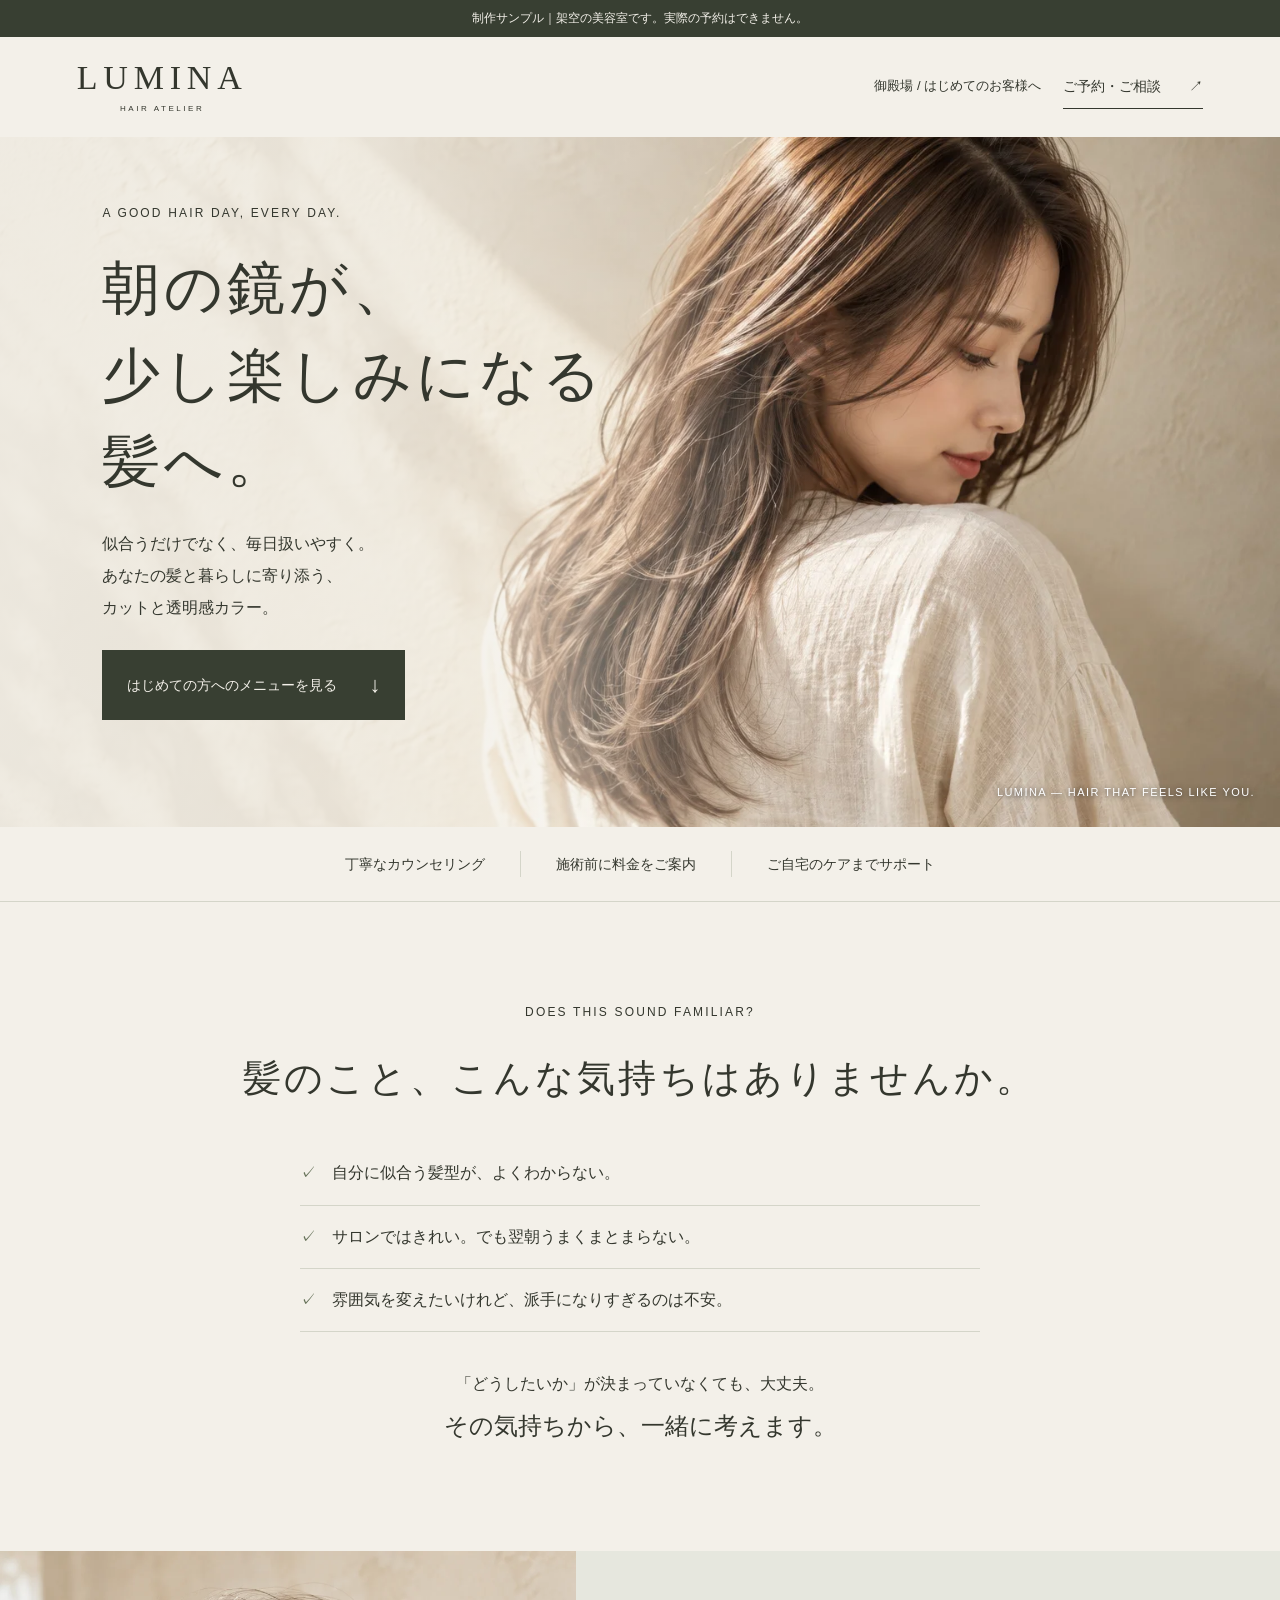
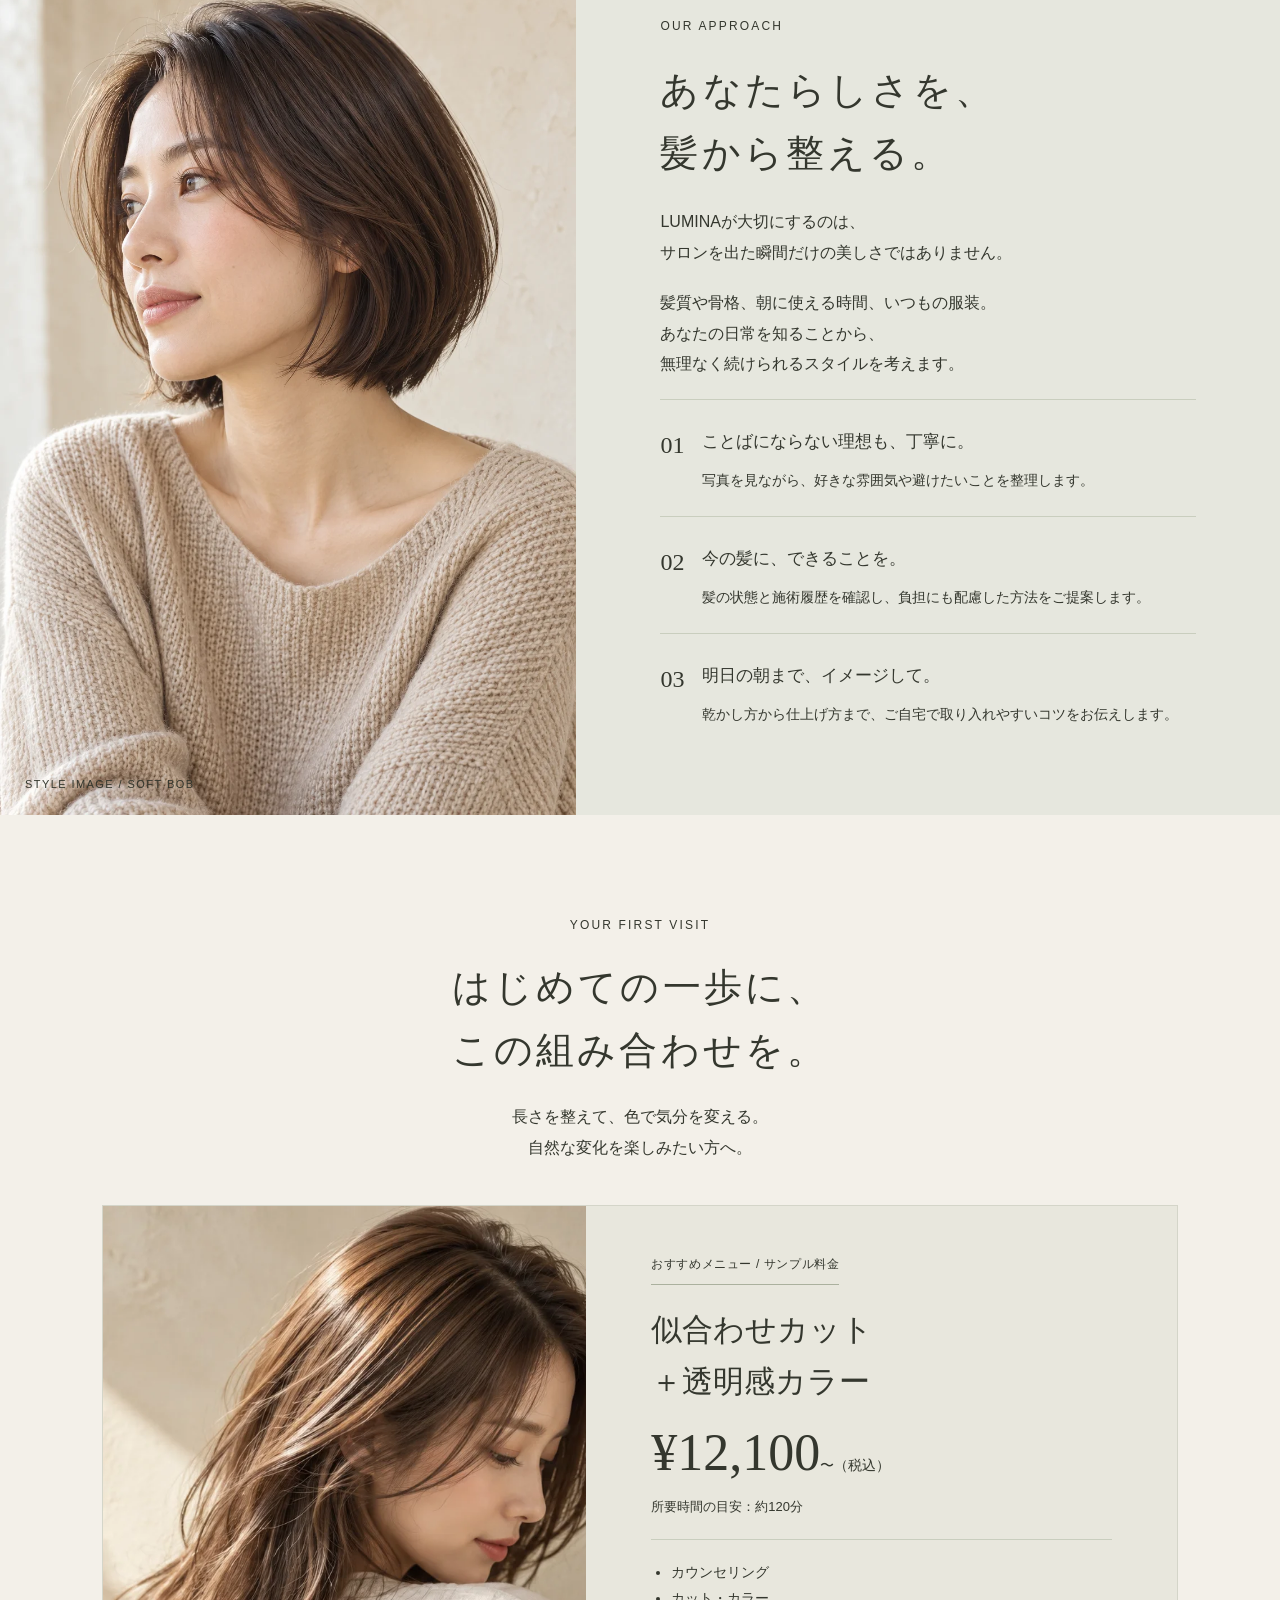
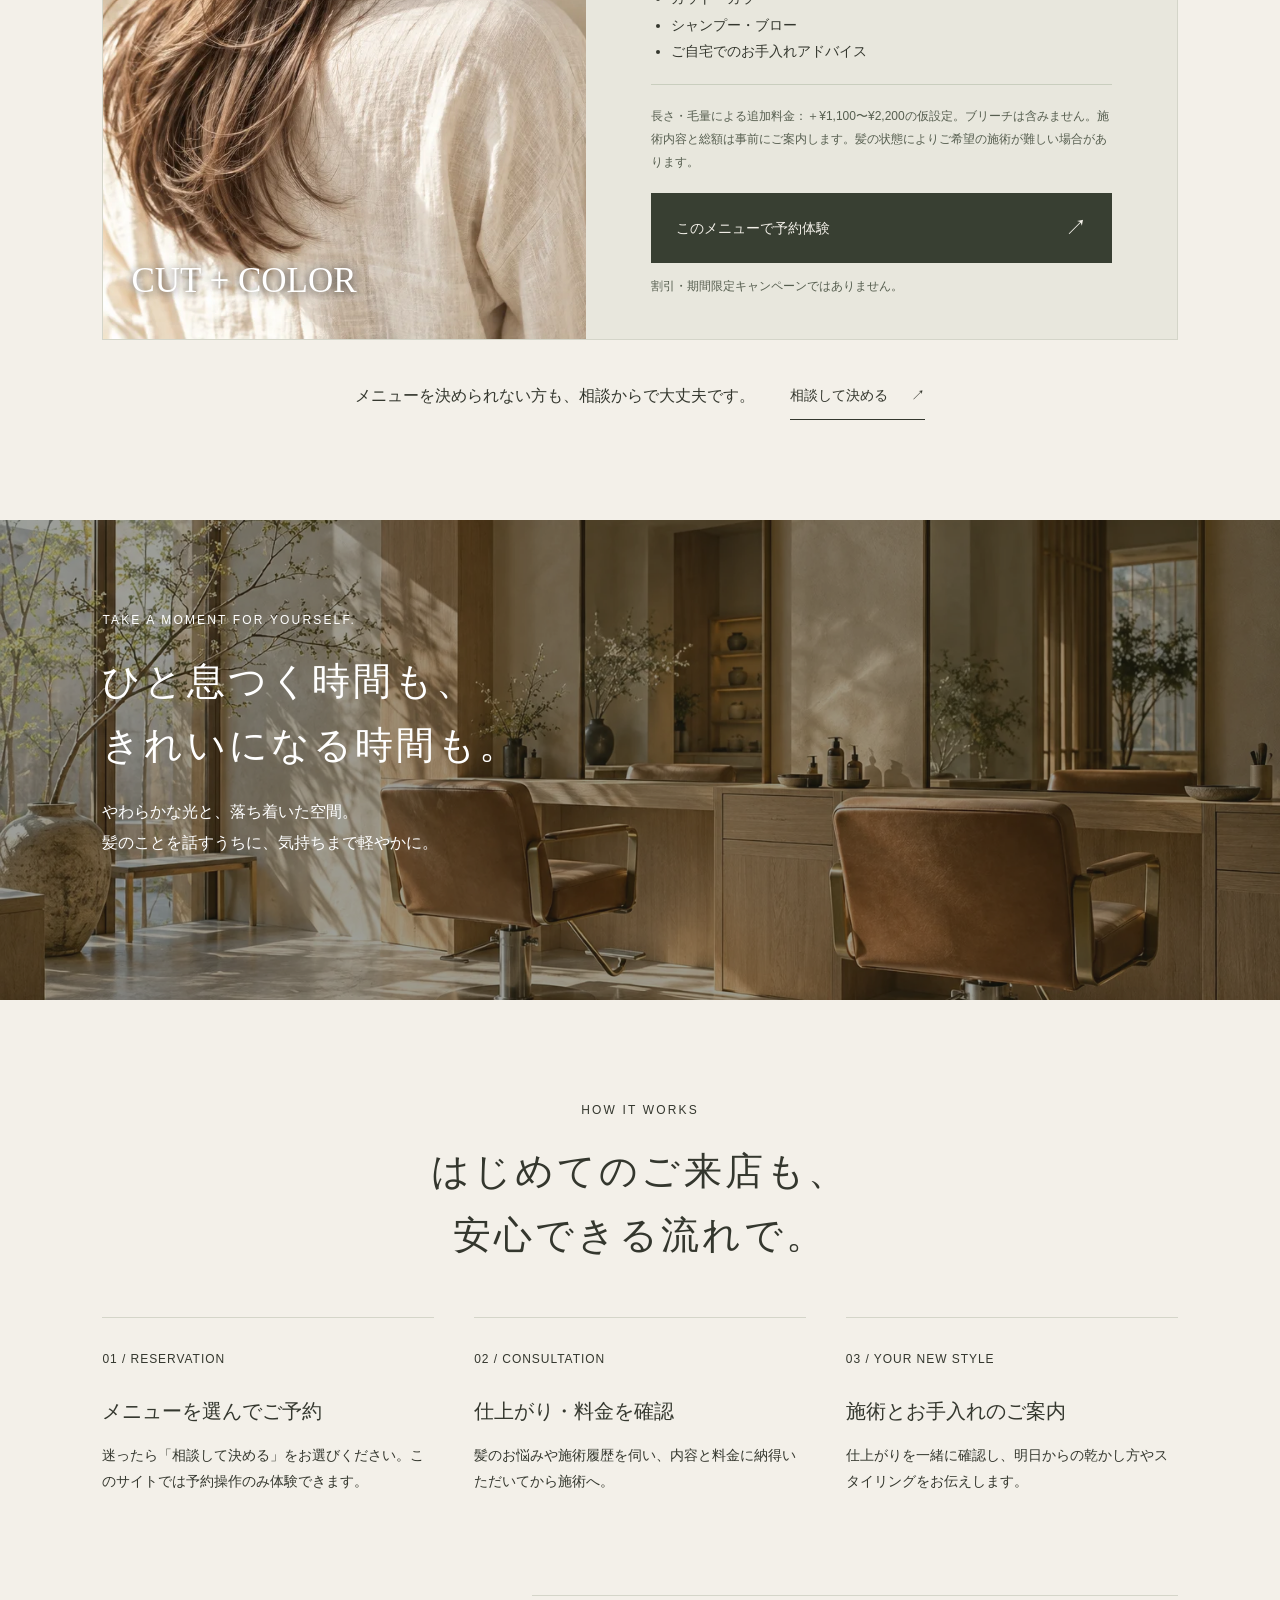
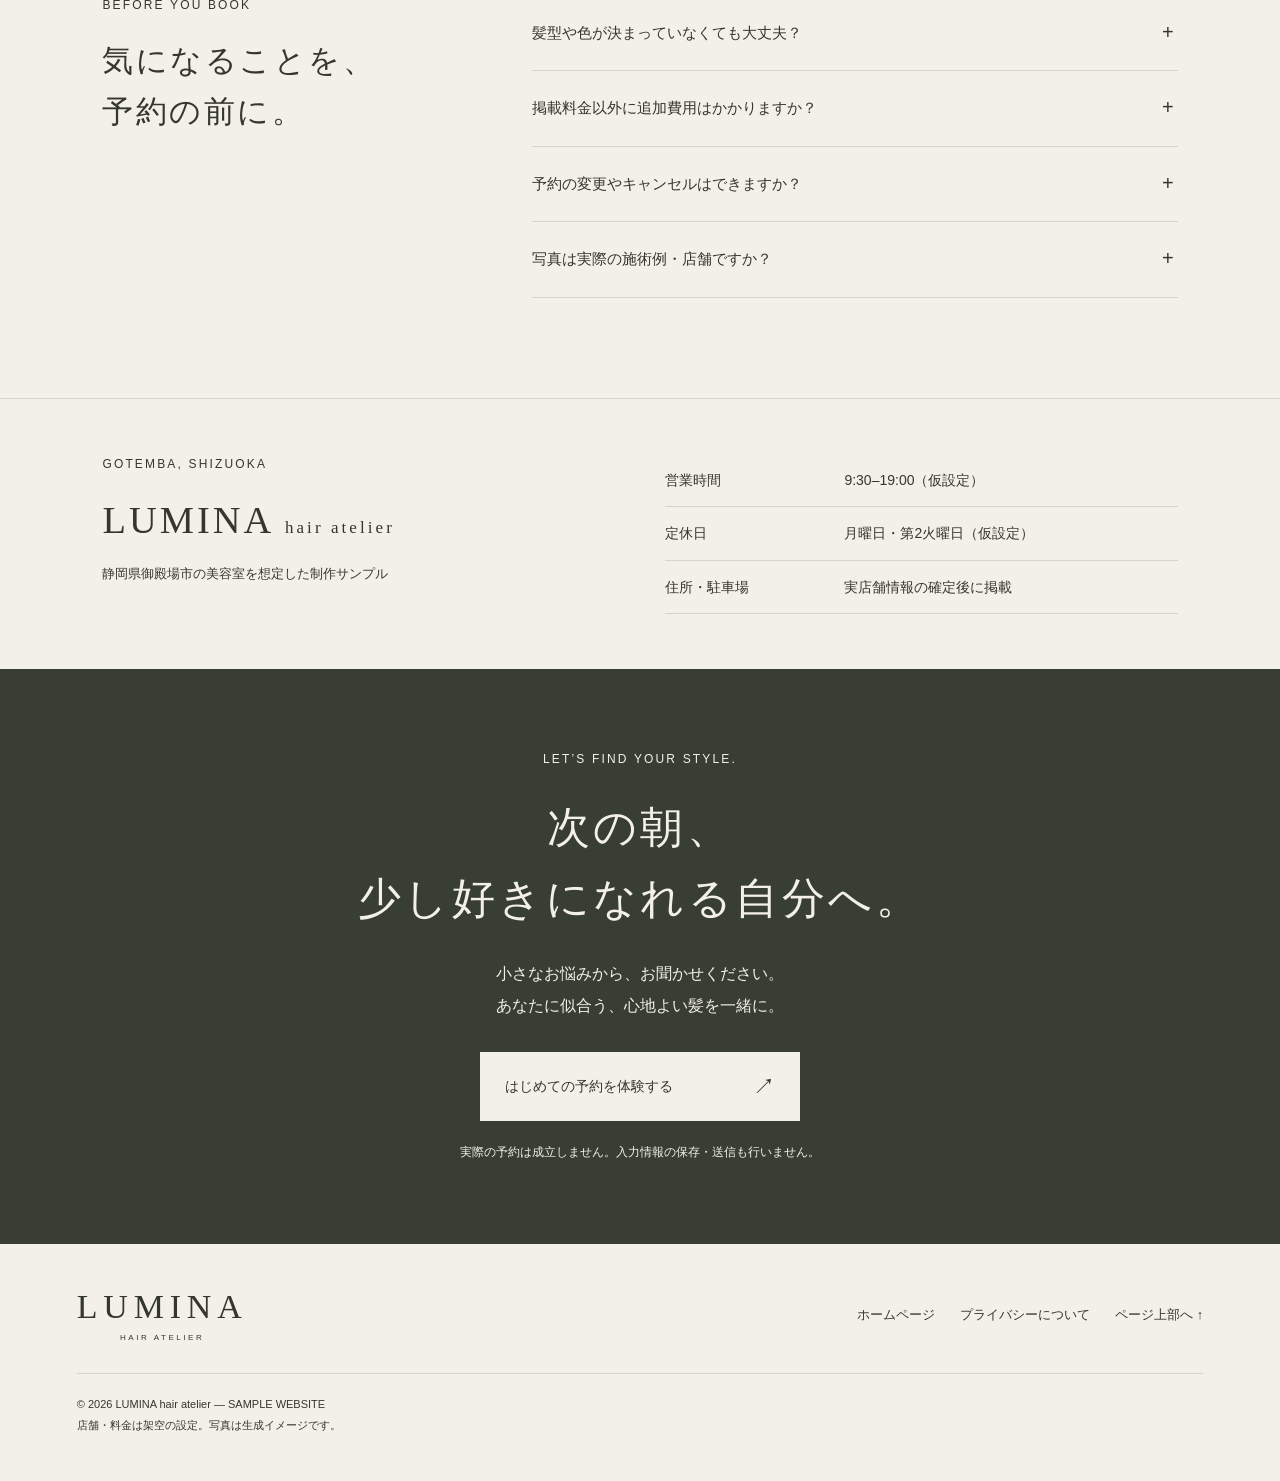
==== lp.html @ 46468954 "Add matching first-visit landing page for LUMINA salon" ====
<!doctype html>
<html lang="ja">
<head>
  <meta charset="utf-8">
  <meta name="viewport" content="width=device-width, initial-scale=1">
  <title>はじめてのLUMINA｜似合わせカットと透明感カラー・制作サンプル</title>
  <meta name="description" content="朝のスタイリングを、もっと心地よく。御殿場の架空サロンLUMINAの初回来店向けLP。カット＋透明感カラーの料金と施術の流れをご紹介。">
  <meta name="robots" content="noindex, follow">
  <meta name="theme-color" content="#383f32">
  <link rel="canonical" href="https://taikiyamakado-hash.github.io/salon-sample-site/lp.html">
  <meta property="og:title" content="朝の鏡が、少し楽しみになる髪へ。｜LUMINA">
  <meta property="og:description" content="似合わせカットと透明感カラー。初めての方へ向けた美容室のLP制作サンプルです。">
  <meta property="og:type" content="website">
  <meta property="og:locale" content="ja_JP">
  <meta property="og:url" content="https://taikiyamakado-hash.github.io/salon-sample-site/lp.html">
  <link rel="icon" href="assets/favicon.svg" type="image/svg+xml">
  <link rel="stylesheet" href="styles.css">
  <link rel="stylesheet" href="lp.css">
  <script src="lp.js" defer></script>
</head>
<body class="lp" id="top">
<a class="skip-link" href="#main">本文へスキップ</a>
<div class="lp-demo">制作サンプル｜架空の美容室です。実際の予約はできません。</div>
<header class="lp-header">
  <a class="brand" href="index.html" aria-label="LUMINA ホームページへ">LUMINA<span>HAIR ATELIER</span></a>
  <span class="lp-header-note">御殿場 / はじめてのお客様へ</span>
  <a class="lp-header-cta" href="#reservation">ご予約・ご相談 <span>↗</span></a>
</header>
<main id="main">
  <section class="lp-hero" aria-labelledby="lp-title">
    <img class="lp-hero-image" src="assets/hero.webp" alt="やわらかなブラウンのレイヤーヘアのイメージ" width="1536" height="1024" fetchpriority="high">
    <div class="lp-hero-shade"></div>
    <div class="lp-hero-content">
      <p class="lp-kicker">A GOOD HAIR DAY, EVERY DAY.</p>
      <h1 id="lp-title">朝の鏡が、<br>少し楽しみになる<br><em>髪へ。</em></h1>
      <p>似合うだけでなく、毎日扱いやすく。<br>あなたの髪と暮らしに寄り添う、<br>カットと透明感カラー。</p>
      <a class="lp-button" href="#plan">はじめての方へのメニューを見る <span>↓</span></a>
    </div>
    <span class="lp-hero-caption">LUMINA — HAIR THAT FEELS LIKE YOU.</span>
  </section>
  <div class="lp-promise"><span>丁寧なカウンセリング</span><span>施術前に料金をご案内</span><span>ご自宅のケアまでサポート</span></div>

  <section class="lp-section lp-worries">
    <p class="lp-kicker">DOES THIS SOUND FAMILIAR?</p>
    <h2>髪のこと、<br class="lp-mobile">こんな気持ちはありませんか。</h2>
    <ul><li>自分に似合う髪型が、よくわからない。</li><li>サロンではきれい。でも翌朝うまくまとまらない。</li><li>雰囲気を変えたいけれど、派手になりすぎるのは不安。</li></ul>
    <p class="lp-answer">「どうしたいか」が決まっていなくても、大丈夫。<br><strong>その気持ちから、一緒に考えます。</strong></p>
  </section>

  <section class="lp-story">
    <figure><img src="assets/bob.webp" alt="顔まわりに自然になじむボブスタイルのイメージ" width="1024" height="1536" loading="lazy"><figcaption>STYLE IMAGE / SOFT BOB</figcaption></figure>
    <div class="lp-story-copy"><p class="lp-kicker">OUR APPROACH</p><h2>あなたらしさを、<br>髪から整える。</h2><p>LUMINAが大切にするのは、<br>サロンを出た瞬間だけの美しさではありません。</p><p>髪質や骨格、朝に使える時間、いつもの服装。<br>あなたの日常を知ることから、<br>無理なく続けられるスタイルを考えます。</p><div class="lp-detail"><span>01</span><div><h3>ことばにならない理想も、丁寧に。</h3><p>写真を見ながら、好きな雰囲気や避けたいことを整理します。</p></div></div><div class="lp-detail"><span>02</span><div><h3>今の髪に、できることを。</h3><p>髪の状態と施術履歴を確認し、負担にも配慮した方法をご提案します。</p></div></div><div class="lp-detail"><span>03</span><div><h3>明日の朝まで、イメージして。</h3><p>乾かし方から仕上げ方まで、ご自宅で取り入れやすいコツをお伝えします。</p></div></div></div>
  </section>

  <section class="lp-section lp-plan" id="plan">
    <div class="lp-plan-heading"><p class="lp-kicker">YOUR FIRST VISIT</p><h2>はじめての一歩に、<br>この組み合わせを。</h2><p>長さを整えて、色で気分を変える。<br>自然な変化を楽しみたい方へ。</p></div>
    <article class="lp-plan-card"><div class="lp-plan-image"><img src="assets/hero.webp" alt="カットとブラウンカラーによるスタイルの生成イメージ" width="1536" height="1024" loading="lazy"><span>CUT + COLOR</span></div><div class="lp-plan-content"><span class="lp-tag">おすすめメニュー / サンプル料金</span><h3>似合わせカット<br>＋透明感カラー</h3><p class="lp-price">¥12,100<span>〜（税込）</span></p><p class="lp-duration">所要時間の目安：約120分</p><ul><li>カウンセリング</li><li>カット・カラー</li><li>シャンプー・ブロー</li><li>ご自宅でのお手入れアドバイス</li></ul><p class="lp-fine">長さ・毛量による追加料金：＋¥1,100〜¥2,200の仮設定。ブリーチは含みません。施術内容と総額は事前にご案内します。髪の状態によりご希望の施術が難しい場合があります。</p><button class="lp-button" type="button" data-book="カット＋透明感カラー">このメニューで予約体験 <span>↗</span></button><p class="lp-fine">割引・期間限定キャンペーンではありません。</p></div></article>
    <div class="lp-consult"><p>メニューを決められない方も、<br class="lp-mobile">相談からで大丈夫です。</p><button class="lp-text-button" type="button" data-book="相談して決める">相談して決める <span>↗</span></button></div>
  </section>

  <section class="lp-space"><img src="assets/salon.webp" alt="木の温もりと自然光に包まれたサロン内装の生成イメージ" width="1536" height="1024" loading="lazy"><div><p class="lp-kicker">TAKE A MOMENT FOR YOURSELF.</p><h2>ひと息つく時間も、<br>きれいになる時間も。</h2><p>やわらかな光と、落ち着いた空間。<br>髪のことを話すうちに、気持ちまで軽やかに。</p></div></section>

  <section class="lp-section lp-flow"><div><p class="lp-kicker">HOW IT WORKS</p><h2>はじめてのご来店も、<br>安心できる流れで。</h2></div><ol><li><span>01 / RESERVATION</span><h3>メニューを選んでご予約</h3><p>迷ったら「相談して決める」をお選びください。このサイトでは予約操作のみ体験できます。</p></li><li><span>02 / CONSULTATION</span><h3>仕上がり・料金を確認</h3><p>髪のお悩みや施術履歴を伺い、内容と料金に納得いただいてから施術へ。</p></li><li><span>03 / YOUR NEW STYLE</span><h3>施術とお手入れのご案内</h3><p>仕上がりを一緒に確認し、明日からの乾かし方やスタイリングをお伝えします。</p></li></ol></section>

  <section class="lp-section lp-faq"><div><p class="lp-kicker">BEFORE YOU BOOK</p><h2>気になることを、<br>予約の前に。</h2></div><div class="faq-list"><details><summary>髪型や色が決まっていなくても大丈夫？</summary><p>大丈夫です。なりたい雰囲気や避けたいスタイルから一緒に整理します。参考写真があればお持ちください。</p></details><details><summary>掲載料金以外に追加費用はかかりますか？</summary><p>髪の長さ・毛量による追加料金は＋¥1,100〜¥2,200の仮設定です。ブリーチ等は別メニューです。施術前に総額をご案内する想定です。</p></details><details><summary>予約の変更やキャンセルはできますか？</summary><p>実店舗では予約サービスやお電話での連絡をご案内します。このサイトはサンプルのため、予約・変更・キャンセルは受け付けていません。</p></details><details><summary>写真は実際の施術例・店舗ですか？</summary><p>すべて生成したイメージであり、施術実績や実店舗の写真ではありません。店舗名、営業時間、料金もサンプル用の設定です。</p></details></div></section>

  <section class="lp-section lp-location"><div><p class="lp-kicker">GOTEMBA, SHIZUOKA</p><h2>LUMINA <small>hair atelier</small></h2><p>静岡県御殿場市の美容室を想定した制作サンプル</p></div><dl><div><dt>営業時間</dt><dd>9:30–19:00（仮設定）</dd></div><div><dt>定休日</dt><dd>月曜日・第2火曜日（仮設定）</dd></div><div><dt>住所・駐車場</dt><dd>実店舗情報の確定後に掲載</dd></div></dl></section>

  <section class="lp-final" id="reservation"><p class="lp-kicker">LET’S FIND YOUR STYLE.</p><h2>次の朝、<br>少し好きになれる自分へ。</h2><p>小さなお悩みから、お聞かせください。<br>あなたに似合う、心地よい髪を一緒に。</p><button class="lp-button lp-button-light" type="button" data-book="カット＋透明感カラー">はじめての予約を体験する <span>↗</span></button><span class="lp-final-note">実際の予約は成立しません。入力情報の保存・送信も行いません。</span></section>
</main>
<footer class="lp-footer"><a class="brand" href="index.html">LUMINA<span>HAIR ATELIER</span></a><nav aria-label="関連ページ"><a href="index.html">ホームページ</a><a href="privacy.html">プライバシーについて</a><a href="#top">ページ上部へ ↑</a></nav><p>© 2026 LUMINA hair atelier — SAMPLE WEBSITE<br>店舗・料金は架空の設定。写真は生成イメージです。</p></footer>
<div class="lp-sticky"><div><small>カット＋透明感カラー</small><span>¥12,100〜<small>（税込）</small></span></div><button type="button" data-book="カット＋透明感カラー">予約体験 <span>↗</span></button></div>
<dialog id="booking-dialog" aria-labelledby="booking-title">
<button class="dialog-close" aria-label="閉じる" type="button">×</button>
<p class="eyebrow">RESERVATION DEMO</p>
<h2 id="booking-title">ご希望をお聞かせください。</h2>
<p>操作体験用です。お名前・連絡先は不要です。<br>入力内容は保存・送信されません。</p>
<form id="booking-form">
<label for="service">ご希望のメニュー</label>
<select id="service" required>
<option value="">選択してください</option>
<option>相談して決める</option>
<option>似合わせカット</option>
<option>カット＋透明感カラー</option>
<option>カット＋ダブルカラー</option>
<option>カット＋集中トリートメント</option>
<option>ヘッドスパ</option>
</select>
<label for="visit-date">ご希望日</label>
<input id="visit-date" type="date" required>
<label for="visit-time">ご希望の時間帯</label>
<select id="visit-time" required>
<option value="">選択してください</option>
<option>午前（9:30〜12:00）</option>
<option>午後（12:00〜16:00）</option>
<option>夕方（16:00〜19:00）</option>
</select>
<button class="button dark" type="submit">選択内容を確認する <span>→</span>
</button>
</form>
<div id="booking-result" hidden aria-live="polite">
<h3>予約体験が完了しました。</h3>
<p id="booking-summary">
</p>
<p>
<strong>実際の予約は成立していません。</strong>
<br>実店舗では、この先を予約サービスと連携します。</p>
<button class="button dark" type="button" id="booking-back">選び直す <span>↶</span>
</button>
</div>
</dialog>
</body>
</html>
---- styles.css ----
:root {
  --paper:#f3f0e9;
  --ink:#34372e;
  --muted:#686c60;
  --line:#d4d5c9;
  --green:#383f32;
  --serif:'Times New Roman','Yu Mincho','Hiragino Mincho ProN',serif;
  --sans:-apple-system,BlinkMacSystemFont,'Hiragino Kaku Gothic ProN','Yu Gothic',sans-serif;
}
* {
  box-sizing:border-box;
}
html {
  scroll-behavior:smooth;
  scroll-padding-top:110px;
}
body {
  margin:0;
  color:var(--ink);
  background:var(--paper);
  font-family:var(--sans);
  font-size:14px;
  line-height:1.9;
  -webkit-font-smoothing:antialiased;
}
button,input,select {
  font:inherit;
}
button,a {
  -webkit-tap-highlight-color:transparent;
}
a {
  color:inherit;
  text-decoration:none;
}
button {
  color:inherit;
  cursor:pointer;
}
img {
  display:block;
  width:100%;
  height:100%;
  object-fit:cover;
}
figure,p,h1,h2,h3 {
  margin:0;
}
button {
  border:0;
}
a:focus-visible,button:focus-visible,summary:focus-visible {
  outline:2px solid #857051;
  outline-offset:5px;
}
input:focus-visible,select:focus-visible {
  outline:2px solid #857051;
}
::selection {
  background:#d4d7c7;
}
.skip-link {
  position:fixed;
  top:-100px;
  left:12px;
  padding:12px;
  background:white;
  z-index:100;
}
.skip-link:focus {
  top:12px;
}
.sample-banner {
  background:var(--green);
  color:#f3f0e9;
  text-align:center;
  font-size:9px;
  letter-spacing:.15em;
  padding:5px 14px;
}
.sample-banner span {
  margin-left:18px;
  font-size:10px;
  letter-spacing:.07em;
}
.header {
  height:102px;
  display:flex;
  align-items:center;
  justify-content:space-between;
  padding:0 5.5%;
  border-bottom:1px solid var(--line);
  background:var(--paper);
  position:relative;
  z-index:10;
}
.brand {
  font-family:var(--serif);
  font-size:34px;
  letter-spacing:.17em;
  line-height:1.05;
  display:inline-block;
}
.brand span {
  display:block;
  font-family:var(--sans);
  font-size:8px;
  letter-spacing:.32em;
  text-align:center;
  margin-top:10px;
}
.header nav {
  display:flex;
  align-items:center;
  gap:30px;
  font-size:10px;
  letter-spacing:.13em;
}
.header nav a:not(.nav-reserve) {
  padding:14px 0;
  border-bottom:1px solid transparent;
}
.header nav a:hover {
  border-color:var(--ink);
}
.nav-reserve {
  background:var(--green);
  color:var(--paper);
  padding:13px 25px;
  font-size:12px;
}
.nav-reserve span {
  margin-left:30px;
}
.menu-toggle {
  display:none;
}
.hero {
  position:relative;
  padding:40px 5.5% 0;
  display:grid;
  grid-template-columns:41% 59%;
  min-height:660px;
}
.hero-copy {
  padding:32px 0 40px;
  z-index:1;
}
.eyebrow {
  font-size:10px;
  letter-spacing:.18em;
  line-height:1.5;
}
.hero h1 {
  font-family:var(--serif);
  font-weight:400;
  font-size:clamp(40px,4.1vw,65px);
  line-height:1.5;
  letter-spacing:.11em;
  margin:24px 0;
}
.hero h1 span {
  letter-spacing:.05em;
}
.hero-lead {
  font-size:13px;
  line-height:2.2;
  margin-bottom:25px;
}
.button {
  min-height:54px;
  padding:15px 25px;
  display:inline-flex;
  justify-content:space-between;
  align-items:center;
  gap:45px;
  font-size:12px;
  letter-spacing:.07em;
  transition:background .2s;
}
.dark {
  background:var(--green);
  color:var(--paper);
}
.dark:hover {
  background:#555d49;
}
.light {
  background:var(--paper);
  color:var(--ink);
}
.light:hover {
  background:#dddccd;
}
.button span {
  font-size:19px;
}
.hero .text-link {
  display:block;
  width:max-content;
  margin-top:18px;
}
.text-link {
  font-size:12px;
  border-bottom:1px solid var(--ink);
  padding:7px 0;
  display:inline-flex;
  gap:32px;
  align-items:center;
}
.hero-photo {
  position:relative;
  height:560px;
  overflow:hidden;
}
.hero-photo img {
  object-position:64% center;
}
.hero-photo figcaption {
  position:absolute;
  bottom:23px;
  right:24px;
  color:white;
  letter-spacing:.23em;
  font-size:10px;
  text-shadow:0 1px 6px #333;
}
.hero-bottom {
  grid-column:1/-1;
  display:flex;
  justify-content:space-between;
  align-items:center;
  font-size:8px;
  letter-spacing:.14em;
  height:64px;
}
.hero-bottom a {
  font-size:9px;
}
.hero-bottom a span {
  margin-left:12px;
}
.intro-strip {
  display:flex;
  align-items:center;
  justify-content:space-between;
  border-block:1px solid var(--line);
  padding:25px 5.5%;
}
.intro-strip p {
  font-size:13px;
  letter-spacing:.12em;
}
.intro-strip p span {
  margin-left:20px;
}
.intro-strip a {
  font-size:9px;
  letter-spacing:.15em;
}
.intro-strip a span {
  margin-left:20px;
}
.section {
  padding:105px 9%;
  max-width:1600px;
  margin:auto;
}
.section-index {
  font-size:10px;
  letter-spacing:.16em;
  margin-bottom:34px;
}
.concept-layout {
  display:grid;
  grid-template-columns:1fr 1fr;
  gap:12%;
}
h2 {
  font-family:var(--serif);
  font-size:34px;
  line-height:1.75;
  font-weight:400;
  letter-spacing:.08em;
}
.concept h2 {
  margin-top:24px;
  font-size:40px;
}
.concept-body p {
  margin-bottom:25px;
  line-height:2.3;
}
.concept-body .large-copy {
  font-family:var(--serif);
  font-size:21px;
  line-height:1.9;
  margin-bottom:26px;
}
.values {
  display:grid;
  grid-template-columns:repeat(3,1fr);
  margin-top:64px;
  border-block:1px solid var(--line);
  padding:30px 0;
}
.values article {
  padding:0 28px;
  border-right:1px solid var(--line);
}
.values article:first-child {
  padding-left:0;
}
.values article:last-child {
  border:0;
  padding-right:0;
}
.values article>span {
  font-family:var(--serif);
  font-size:20px;
  color:var(--muted);
}
.values h3 {
  font-family:var(--serif);
  font-weight:400;
  font-size:19px;
  margin:12px 0;
}
.values p {
  font-size:12px;
  color:var(--muted);
}
.styles {
  background:#e8e8df;
  max-width:none;
}
.section-heading {
  display:flex;
  align-items:flex-end;
  justify-content:space-between;
  gap:40px;
  margin-bottom:45px;
}
.section-heading p {
  font-size:13px;
  line-height:2.2;
}
.english-title {
  font-family:var(--serif);
  font-size:57px;
  letter-spacing:-.035em;
  line-height:1.06;
}
.english-title i {
  font-weight:400;
}
.small-note {
  display:block;
  color:var(--muted);
  font-size:10px;
  line-height:1.8;
  margin-top:16px;
}
.style-grid {
  display:grid;
  grid-template-columns:1fr 1fr;
  gap:7%;
}
.style-card.offset {
  padding-top:85px;
}
.style-open {
  display:block;
  padding:0;
  width:100%;
  position:relative;
  background:#d9d7cb;
  overflow:hidden;
  aspect-ratio:4/5;
}
.style-open img {
  transition:transform .7s;
}
.style-open:hover img {
  transform:scale(1.025);
}
.offset .style-open img {
  object-position:70% center;
}
.round-arrow {
  position:absolute;
  bottom:20px;
  right:20px;
  background:var(--paper);
  width:44px;
  height:44px;
  border-radius:50%;
  display:grid;
  place-items:center;
  font-size:21px;
}
.style-caption {
  display:flex;
  justify-content:space-between;
  align-items:flex-end;
  margin-top:20px;
  gap:15px;
}
.style-caption h3 {
  font-family:var(--serif);
  font-size:28px;
  font-weight:400;
  line-height:1.3;
  margin-top:7px;
}
.style-caption p {
  font-size:10px;
}
.menu-note {
  font-size:11px;
  color:var(--muted);
  margin-bottom:20px;
}
.menu-list>article {
  border-top:1px solid var(--line);
  display:grid;
  grid-template-columns:35% 65%;
  padding:30px 0;
  gap:0;
}
.menu-list>article:last-child {
  border-bottom:1px solid var(--line);
}
.menu-category {
  position:relative;
  padding-left:42px;
}
.menu-category>span {
  position:absolute;
  left:0;
  top:9px;
  font-size:10px;
}
.menu-category h3 {
  font-family:var(--serif);
  font-size:38px;
  font-weight:400;
  line-height:1.2;
}
.menu-category p {
  font-size:11px;
  margin-top:8px;
}
dl {
  margin:0;
}
.menu-list dl>div {
  display:flex;
  justify-content:space-between;
  gap:20px;
  align-items:center;
  padding:10px 0;
}
.menu-list dt {
  font-size:13px;
}
.menu-list dt small {
  display:block;
  font-size:10px;
  color:var(--muted);
  margin-top:3px;
}
.menu-list dd {
  font-family:var(--serif);
  font-size:22px;
  margin:0;
  white-space:nowrap;
}
.menu-foot {
  display:flex;
  justify-content:space-between;
  align-items:center;
  gap:30px;
  padding-top:22px;
}
.menu-foot p {
  font-size:10px;
  color:var(--muted);
}
.salon {
  display:grid;
  grid-template-columns:52% 48%;
  background:#e8e8df;
}
.salon figure {
  position:relative;
  min-height:490px;
}
.salon figcaption {
  position:absolute;
  bottom:15px;
  left:22px;
  color:white;
  font-size:9px;
  letter-spacing:.14em;
  text-shadow:0 1px 5px #333;
}
.salon-copy {
  padding:65px 12%;
}
.salon-copy h2 {
  font-size:28px;
}
.salon-copy>p {
  font-size:12px;
  line-height:2.4;
  margin-top:25px;
}
.salon-copy .small-note {
  font-size:10px;
}
.salon-copy .text-link {
  margin-top:23px;
}
.steps {
  list-style:none;
  display:grid;
  grid-template-columns:repeat(3,1fr);
  gap:50px;
  margin:45px 0 0;
  padding:0;
}
.steps li {
  border-top:1px solid var(--line);
  padding-top:23px;
}
.steps span {
  font-size:10px;
  letter-spacing:.12em;
}
.steps h3 {
  font-family:var(--serif);
  font-size:23px;
  font-weight:400;
  margin:15px 0;
}
.steps p {
  font-size:12px;
  color:var(--muted);
}
.faq {
  padding-top:20px;
  display:grid;
  grid-template-columns:40% 60%;
  gap:0;
}
.faq .english-title {
  font-size:43px;
}
.faq>div>p {
  font-size:12px;
  margin-top:20px;
}
.faq-list details {
  border-bottom:1px solid var(--line);
}
.faq-list details:first-child {
  border-top:1px solid var(--line);
}
summary {
  cursor:pointer;
  position:relative;
  list-style:none;
  padding:23px 30px 23px 0;
  font-size:13px;
}
summary::-webkit-details-marker {
  display:none;
}
summary::after {
  content:'+';
  position:absolute;
  right:4px;
  font-size:20px;
  top:17px;
}
details[open] summary::after {
  content:'−';
}
.faq-list details p {
  padding:0 30px 24px 0;
  font-size:12px;
  color:var(--muted);
}
.access {
  border-top:1px solid var(--line);
}
.access-layout {
  display:grid;
  grid-template-columns:1fr 1fr;
  gap:8%;
}
.access h3 {
  font-family:var(--serif);
  font-weight:400;
  font-size:25px;
  letter-spacing:.06em;
  margin-bottom:24px;
}
.access h3 span {
  font-size:13px;
}
.access dl>div {
  display:grid;
  grid-template-columns:40% 60%;
  border-bottom:1px solid var(--line);
  padding:15px 0;
  font-size:12px;
}
.access dd {
  margin:0;
}
.access-card {
  background:#e3e4d9;
  padding:35px;
  display:flex;
  flex-direction:column;
  justify-content:center;
}
.access-card p {
  font-family:var(--serif);
  font-size:27px;
  line-height:1.7;
  margin:25px 0;
}
.access-card>span:not(.eyebrow) {
  font-size:11px;
}
.access-card a {
  font-size:10px;
  margin-top:18px;
  text-decoration:underline;
  text-underline-offset:4px;
}
.reserve {
  background:var(--green);
  color:var(--paper);
  text-align:center;
  padding:83px 20px;
}
.reserve h2 {
  font-size:36px;
  margin:25px 0 15px;
}
.reserve>p:not(.eyebrow) {
  font-size:12px;
  line-height:2.3;
}
.reserve .button {
  margin:28px 0 14px;
  min-width:295px;
}
.reserve-note {
  display:block;
  font-size:9px;
  letter-spacing:.08em;
  color:#d3d5c9;
}
footer {
  padding:45px 5.5% 22px;
}
.footer-top {
  display:flex;
  justify-content:space-between;
  align-items:center;
  margin-bottom:35px;
}
.footer-top>a:last-child {
  font-size:9px;
  letter-spacing:.1em;
}
.footer-bottom {
  border-top:1px solid var(--line);
  padding-top:20px;
  display:flex;
  justify-content:space-between;
  gap:15px;
  font-size:9px;
  color:var(--muted);
}
.footer-bottom a {
  text-decoration:underline;
}
.mobile-cta {
  display:none;
}
dialog {
  border:1px solid var(--line);
  background:var(--paper);
  color:var(--ink);
  padding:40px;
  width:min(540px,calc(100% - 32px));
  max-height:90dvh;
  overflow:auto;
}
dialog::backdrop {
  background:rgba(30,33,26,.62);
}
dialog h2 {
  font-size:24px;
  margin:16px 0;
}
dialog>p:not(.eyebrow) {
  font-size:12px;
}
.dialog-close {
  position:absolute;
  right:9px;
  top:7px;
  width:40px;
  height:40px;
  background:transparent;
  font-size:27px;
}
form {
  margin-top:22px;
}
form label {
  display:block;
  font-size:12px;
  margin:16px 0 6px;
}
input,select {
  width:100%;
  border:1px solid #afb2a5;
  border-radius:0;
  background:#fffdf7;
  color:var(--ink);
  padding:12px;
  min-height:48px;
}
form .button {
  width:100%;
  margin-top:25px;
}
#booking-result {
  margin-top:24px;
}
#booking-result p {
  margin:15px 0;
  font-size:13px;
}
#style-menu {
  margin-top:24px;
}
body.modal-open {
  overflow:hidden;
}
.privacy-main {
  max-width:800px;
  margin:auto;
  padding:65px 25px;
}
.privacy-main h1 {
  font-family:var(--serif);
  font-weight:400;
  font-size:30px;
  margin-bottom:35px;
}
.privacy-main h2 {
  font-size:21px;
  margin:35px 0 12px;
}
.privacy-main a {
  text-decoration:underline;
}
@media(min-width:1500px) {
  .hero {
    max-width:1600px;
    margin:auto;
  }
  .hero-photo {
    height:640px;
  }
  .hero-copy {
    padding-top:55px;
  }
}
@media(max-width:1000px) {
  .header nav {
    gap:18px;
  }
  .section {
    padding:75px 6%;
  }
  .hero {
    grid-template-columns:44% 56%;
    min-height:auto;
  }
  .hero-photo {
    height:520px;
  }
  .hero h1 {
    font-size:43px;
  }
  .hero-lead {
    font-size:12px;
  }
  .hero .eyebrow {
    font-size:8px;
  }
  .concept h2 {
    font-size:32px;
  }
  .concept-layout {
    gap:7%;
  }
  .values h3 {
    font-size:16px;
  }
  .english-title {
    font-size:48px;
  }
  .style-caption {
    display:block;
  }
  .style-caption p {
    margin-top:8px;
  }
  .salon-copy {
    padding:45px 9%;
  }
  .salon-copy h2 {
    font-size:25px;
  }
  .salon figure {
    min-height:450px;
  }
  .faq {
    padding-top:15px;
    grid-template-columns:35% 65%;
    gap:20px;
  }
  .faq .english-title {
    font-size:35px;
  }
  .footer-bottom {
    flex-wrap:wrap;
  }
  .access-card {
    padding:25px;
  }
}
@media(max-width:700px) {
  html {
    scroll-padding-top:25px;
  }
  .sample-banner {
    font-size:8px;
    line-height:1.6;
  }
  .sample-banner span {
    display:block;
    font-size:8px;
    margin:1px 0 0;
  }
  .header {
    height:83px;
    padding:0 6%;
  }
  .brand {
    font-size:29px;
  }
  .brand span {
    font-size:7px;
    margin-top:8px;
  }
  .menu-toggle {
    display:flex;
    align-items:center;
    gap:10px;
    min-height:44px;
    background:transparent;
    font-size:9px;
    letter-spacing:.14em;
  }
  .menu-icon {
    width:22px;
    height:9px;
    border-block:1px solid var(--ink);
  }
  .header nav {
    display:none;
    position:absolute;
    top:83px;
    left:0;
    right:0;
    background:var(--paper);
    padding:20px 6% 30px;
    border-bottom:1px solid var(--line);
    box-shadow:0 14px 18px #00000012;
    flex-direction:column;
    align-items:stretch;
    gap:0;
    font-size:12px;
  }
  .header nav.open {
    display:flex;
  }
  .nav-reserve {
    margin-top:10px;
  }
  .nav-reserve span {
    float:right;
  }
  .hero {
    padding:22px 6% 0;
    display:flex;
    flex-direction:column;
  }
  .hero-copy {
    padding:0 0 25px;
  }
  .hero h1 {
    font-size:39px;
    line-height:1.45;
    letter-spacing:.07em;
    margin:20px 0 17px;
  }
  .hero h1 br:nth-of-type(1) {
    display:none;
  }
  .hero .eyebrow {
    font-size:8px;
  }
  .hero-lead {
    font-size:11px;
    line-height:2.1;
    margin-bottom:20px;
  }
  .hero .button {
    min-height:49px;
    font-size:11px;
    padding:12px 19px;
    gap:25px;
  }
  .hero .text-link {
    display:inline-flex;
    margin:0 0 0 16px;
    font-size:10px;
    gap:10px;
  }
  .hero-photo {
    height:350px;
    width:100%;
  }
  .hero-photo img {
    object-position:69% center;
  }
  .hero-photo figcaption {
    font-size:8px;
    bottom:15px;
    right:15px;
  }
  .hero-bottom {
    height:50px;
    font-size:7px;
  }
  .hero-bottom>span:last-child {
    display:none;
  }
  .hero-bottom a {
    font-size:8px;
  }
  .intro-strip {
    padding:19px 6%;
  }
  .intro-strip p {
    font-size:11px;
    line-height:1.9;
  }
  .intro-strip p span {
    display:block;
    margin:0;
  }
  .intro-strip a {
    font-size:8px;
    max-width:85px;
    line-height:1.8;
  }
  .intro-strip a span {
    margin:0;
  }
  .section {
    padding:63px 7%;
  }
  .section-index {
    font-size:9px;
    margin-bottom:26px;
  }
  .concept-layout {
    grid-template-columns:1fr;
    gap:26px;
  }
  .concept h2 {
    font-size:31px;
    line-height:1.6;
    margin-top:18px;
  }
  .concept h2 br:nth-of-type(2) {
    display:none;
  }
  .concept-body .large-copy {
    font-size:18px;
    margin-bottom:20px;
  }
  .concept-body p {
    font-size:12px;
    margin-bottom:18px;
  }
  .values {
    grid-template-columns:1fr;
    margin-top:25px;
    padding:0;
    border-bottom:0;
  }
  .values article,.values article:first-child,.values article:last-child {
    padding:23px 0 23px 37px;
    border-right:0;
    border-bottom:1px solid var(--line);
    position:relative;
  }
  .values article>span {
    position:absolute;
    left:0;
    top:25px;
    font-size:17px;
  }
  .values h3 {
    margin:0 0 8px;
    font-size:18px;
  }
  .values p {
    font-size:11px;
  }
  .section-heading {
    display:block;
    margin-bottom:30px;
  }
  .section-heading>p,.section-heading>div+div {
    margin-top:25px;
  }
  .english-title {
    font-size:44px;
  }
  .section-heading p {
    font-size:12px;
  }
  .small-note {
    font-size:9px;
  }
  .style-grid {
    gap:18px;
  }
  .style-card.offset {
    padding-top:45px;
  }
  .style-open {
    aspect-ratio:3/4;
  }
  .style-caption {
    margin-top:13px;
  }
  .style-caption .eyebrow {
    font-size:8px;
  }
  .style-caption h3 {
    font-size:23px;
  }
  .style-caption p {
    font-size:10px;
    line-height:1.7;
  }
  .round-arrow {
    width:30px;
    height:30px;
    font-size:16px;
    bottom:10px;
    right:10px;
  }
  .menu-note {
    font-size:10px;
  }
  .menu-list>article {
    grid-template-columns:1fr;
    padding:24px 0;
    gap:12px;
  }
  .menu-category {
    padding-left:28px;
  }
  .menu-category h3 {
    font-size:31px;
    display:inline-block;
  }
  .menu-category p {
    display:inline-block;
    margin-left:14px;
    font-size:10px;
  }
  .menu-list dt {
    font-size:12px;
  }
  .menu-list dt small {
    font-size:9px;
  }
  .menu-list dd {
    font-size:20px;
  }
  .menu-foot {
    display:block;
  }
  .menu-foot .text-link {
    margin-top:20px;
  }
  .salon {
    grid-template-columns:1fr;
  }
  .salon figure {
    height:290px;
    min-height:0;
  }
  .salon-copy {
    padding:42px 7%;
  }
  .salon-copy h2 {
    font-size:27px;
  }
  .salon-copy>p {
    margin-top:20px;
  }
  .steps {
    grid-template-columns:1fr;
    gap:24px;
    margin-top:28px;
  }
  .steps li {
    padding-top:20px;
  }
  .steps h3 {
    font-size:21px;
    display:inline-block;
    margin:0 0 12px 16px;
  }
  .steps p {
    font-size:12px;
  }
  .faq {
    grid-template-columns:1fr;
    padding-top:0;
    gap:26px;
  }
  .faq .english-title {
    font-size:39px;
  }
  .faq .section-index {
    margin-bottom:20px;
  }
  summary {
    font-size:12px;
  }
  .access-layout {
    grid-template-columns:1fr;
    gap:30px;
  }
  .access h3 {
    font-size:23px;
  }
  .access dl>div {
    font-size:11px;
  }
  .access-card p {
    font-size:25px;
    margin:18px 0;
  }
  .reserve {
    padding:57px 7%;
  }
  .reserve h2 {
    font-size:25px;
    letter-spacing:.03em;
  }
  .reserve>p:not(.eyebrow) {
    font-size:11px;
  }
  .reserve .button {
    min-width:270px;
  }
  footer {
    padding:35px 7% 100px;
  }
  .footer-bottom {
    font-size:8px;
    gap:12px;
  }
  .footer-bottom p:last-child {
    width:100%;
  }
  .mobile-cta {
    display:grid;
    grid-template-columns:40% 60%;
    position:fixed;
    bottom:0;
    left:0;
    right:0;
    z-index:15;
    border-top:1px solid var(--line);
    background:var(--paper);
    padding-bottom:env(safe-area-inset-bottom);
    box-shadow:0 -3px 16px #00000009;
  }
  .mobile-cta>a,.mobile-cta>button {
    height:54px;
    display:flex;
    align-items:center;
    justify-content:center;
    font-size:12px;
  }
  .mobile-cta button {
    background:var(--green);
    color:var(--paper);
    gap:50px;
  }
  dialog {
    padding:35px 23px;
  }
  dialog h2 {
    font-size:22px;
  }
  input,select {
    font-size:16px;
  }
}
@media(max-width:360px) {
  .hero h1 {
    font-size:34px;
  }
  .hero .text-link {
    margin-left:8px;
    font-size:9px;
  }
  .hero .button {
    gap:14px;
  }
  .style-caption h3 {
    font-size:20px;
  }
  .reserve h2 {
    font-size:22px;
  }
  .menu-list dt {
    font-size:11px;
  }
}
@media(prefers-reduced-motion:reduce) {
  html {
    scroll-behavior:auto;
  }
  *,*::before,*::after {
    transition:none!important;
    animation:none!important;
  }
}
/* Keep customer-facing copy readable at every viewport. */
.hero-lead,.concept-body p,.section-heading p,.salon-copy>p:not(.small-note),.steps p,.reserve>p:not(.eyebrow) {
  font-size:15px;
}
.values p,.style-caption p,.menu-category p,.menu-list dt,.faq-list summary,.faq-list details p,.access dl>div,.access-card>span:not(.eyebrow),dialog>p:not(.eyebrow) {
  font-size:14px;
}
.menu-list dt small,.menu-note,.menu-foot p,.small-note,.access-card a,.reserve-note {
  font-size:12px;
}
.button,.text-link,.nav-reserve {
  font-size:14px;
}
@media(max-width:700px) {
  .hero-lead,.concept-body p,.section-heading p,.salon-copy>p:not(.small-note),.steps p,.reserve>p:not(.eyebrow) {
    font-size:14px;
  }
  .hero .text-link {
    font-size:12px;
    margin-top:12px;
    margin-left:0;
    display:flex;
    width:max-content;
  }
  .hero .button {
    font-size:14px;
  }
  .style-caption p {
    font-size:12px;
  }
  .menu-category p {
    display:block;
    margin-left:0;
    font-size:12px;
  }
  .menu-list dt {
    font-size:13px;
  }
  .menu-list dt small {
    font-size:11px;
  }
  .access dl>div {
    font-size:13px;
  }
  .reserve-note {
    font-size:11px;
  }
  .reserve h2 {
    font-size:clamp(21px,6vw,25px);
  }
  .small-note {
    font-size:11px;
  }
}
---- lp.css ----
/* Dedicated landing page. Shared brand, dialog and FAQ styles live in styles.css. */
.lp { --lp-accent: #383f32; font-size: 16px; }
.lp-demo { padding: 7px 20px; text-align: center; background: var(--lp-accent); color: var(--paper); font-size: 12px; }
.lp-header { padding: 23px 6%; display: flex; align-items: center; justify-content: space-between; gap: 22px; }
.lp-header-note { margin-left: auto; font-size: 13px; }
.lp-header-cta { border-bottom: 1px solid var(--ink); padding: 8px 0; font-size: 14px; }
.lp-header-cta span { margin-left: 24px; }
.lp-hero { position: relative; min-height: 690px; isolation: isolate; overflow: hidden; }
.lp-hero-image { position: absolute; inset: 0; z-index: -3; object-position: center 44%; }
.lp-hero-shade { position: absolute; inset: 0; z-index: -2; background: linear-gradient(90deg, #efebe2f0, #efebe2cc 30%, #efebe200 65%); }
.lp-hero-content { padding: 66px 8% 75px; max-width: 780px; }
.lp-kicker { font-size: 12px; letter-spacing: .18em; line-height: 1.7; }
.lp h1 { font: 400 clamp(42px, 4.5vw, 70px)/1.5 var(--serif); letter-spacing: .07em; margin: 23px 0; }
.lp h1 em { font-style: normal; }
.lp-hero-content > p:not(.lp-kicker) { line-height: 2; margin-bottom: 26px; }
.lp-button { background: var(--lp-accent); color: var(--paper); min-height: 60px; display: inline-flex; align-items: center; justify-content: space-between; gap: 32px; padding: 17px 25px; font-size: 14px; line-height: 1.6; transition: background .2s; }
.lp-button:hover { background: #525b46; }
.lp-button span { font-size: 22px; }
.lp-hero-caption { position: absolute; right: 25px; bottom: 24px; color: white; text-shadow: 0 1px 5px #333; font-size: 11px; letter-spacing: .13em; }
.lp-promise { display: flex; justify-content: center; padding: 24px 6%; gap: 0; border-bottom: 1px solid var(--line); }
.lp-promise span { padding: 0 35px; font-size: 14px; border-right: 1px solid var(--line); }
.lp-promise span:last-child { border: 0; }
.lp-section { padding: 100px 8%; max-width: 1440px; margin: auto; }
.lp h2 { font-size: clamp(28px, 3vw, 42px); line-height: 1.65; font-weight: 400; }
.lp-worries { text-align: center; }
.lp-worries h2 { margin: 24px 0 32px; }
.lp-worries ul { list-style: none; padding: 0; margin: 0 auto 35px; max-width: 680px; text-align: left; }
.lp-worries li { border-bottom: 1px solid var(--line); padding: 16px 0 16px 32px; position: relative; }
.lp-worries li::before { content: '✓'; position: absolute; left: 0; color: #647057; }
.lp-answer { line-height: 2.1; }
.lp-answer strong { font-family: var(--serif); font-size: 24px; font-weight: 400; }
.lp-story { display: grid; grid-template-columns: 45% 55%; background: #e6e7de; }
.lp-story figure { position: relative; min-height: 730px; }
.lp-story figure img { position: absolute; inset: 0; object-position: center 35%; }
.lp-story figcaption { position: absolute; bottom: 20px; left: 25px; font-size: 11px; letter-spacing: .13em; }
.lp-story-copy { padding: 65px 12%; }
.lp-story-copy h2 { margin: 22px 0; }
.lp-story-copy > p:not(.lp-kicker) { margin-bottom: 20px; }
.lp-detail { display: flex; gap: 18px; padding: 23px 0; border-top: 1px solid #c9cebe; }
.lp-detail > span { font-family: var(--serif); font-size: 24px; }
.lp-detail h3 { font-size: 17px; font-weight: 500; margin: 3px 0 8px; }
.lp-detail p { font-size: 14px; line-height: 1.9; }
.lp-plan-heading { text-align: center; margin-bottom: 42px; }
.lp-plan-heading h2 { margin: 20px 0; }
.lp-plan-card { display: grid; grid-template-columns: 45% 55%; background: #e8e7dd; border: 1px solid var(--line); }
.lp-plan-image { position: relative; min-height: 640px; overflow: hidden; }
.lp-plan-image img { position: absolute; inset: 0; object-position: 71% center; }
.lp-plan-image > span { position: absolute; bottom: 25px; left: 28px; font-family: var(--serif); font-size: 35px; color: white; text-shadow: 0 1px 8px #333; }
.lp-plan-content { padding: 42px 11%; }
.lp-tag { display: inline-block; font-size: 12px; letter-spacing: .05em; border-bottom: 1px solid #abb19e; padding-bottom: 8px; }
.lp-plan-content h3 { font-family: var(--serif); font-size: 31px; line-height: 1.7; font-weight: 400; margin: 19px 0 8px; }
.lp-price { font-family: var(--serif); font-size: 52px; line-height: 1.4; }
.lp-price span { font-family: var(--sans); font-size: 14px; }
.lp-duration { font-size: 13px; margin: 5px 0 19px; }
.lp-plan-content ul { padding: 19px 0 19px 20px; border-block: 1px solid #c9cebe; margin: 0 0 20px; font-size: 14px; }
.lp-fine { font-size: 12px; line-height: 1.9; color: #565e4f; }
.lp-plan-content .lp-button { width: 100%; margin: 20px 0 12px; }
.lp-consult { display: flex; align-items: center; justify-content: center; gap: 35px; margin-top: 32px; }
.lp-text-button { padding: 10px 0; background: transparent; border-bottom: 1px solid var(--ink); font-size: 14px; }
.lp-text-button span { margin-left: 20px; }
.lp-space { position: relative; min-height: 480px; isolation: isolate; color: white; }
.lp-space > img { position: absolute; inset: 0; z-index: -2; object-position: center 50%; }
.lp-space::after { content: ''; position: absolute; inset: 0; z-index: -1; background: #20251970; }
.lp-space > div { padding: 90px 8%; }
.lp-space h2 { margin: 20px 0; }
.lp-flow > div { text-align: center; }
.lp-flow h2 { margin-top: 20px; }
.lp-flow ol { list-style: none; padding: 0; display: grid; grid-template-columns: repeat(3, 1fr); gap: 40px; margin: 50px 0 0; }
.lp-flow li { border-top: 1px solid var(--line); padding-top: 25px; }
.lp-flow li > span { font-size: 12px; letter-spacing: .08em; }
.lp-flow h3 { font-size: 20px; font-family: var(--serif); font-weight: 400; margin: 18px 0 12px; }
.lp-flow li p { font-size: 14px; }
.lp-faq { display: grid; grid-template-columns: 40% 60%; padding-top: 0; gap: 0; }
.lp-faq h2 { margin-top: 20px; font-size: 31px; }
.lp .faq-list summary { font-size: 15px; }
.lp-location { border-top: 1px solid var(--line); display: grid; grid-template-columns: 1fr 1fr; gap: 50px; padding-top: 55px; padding-bottom: 55px; }
.lp-location h2 { font-family: var(--serif); margin: 15px 0 10px; }
.lp-location h2 small { font-size: 17px; }
.lp-location p:not(.lp-kicker) { font-size: 13px; }
.lp-location dl > div { display: grid; grid-template-columns: 35% 65%; gap: 0; padding: 13px 0; border-bottom: 1px solid var(--line); font-size: 14px; }
.lp-location dd { margin: 0; }
.lp-final { padding: 80px 7%; text-align: center; background: var(--lp-accent); color: var(--paper); }
.lp-final h2 { margin: 23px 0; font-size: 43px; }
.lp-final p:not(.lp-kicker) { line-height: 2; }
.lp-button-light { background: var(--paper); color: var(--ink); margin-top: 30px; min-width: 320px; }
.lp-button-light:hover { background: #dbdfd1; }
.lp-final-note { display: block; font-size: 12px; margin-top: 20px; }
.lp-footer { padding: 45px 6%; display: flex; align-items: center; flex-wrap: wrap; gap: 30px; justify-content: space-between; }
.lp-footer nav { display: flex; gap: 25px; font-size: 13px; }
.lp-footer > p { width: 100%; font-size: 11px; border-top: 1px solid var(--line); padding-top: 20px; }
.lp-sticky { display: none; }
.lp-mobile { display: none; }
@media (max-width: 1000px) {
  .lp-hero { min-height: 620px; }
  .lp-hero-content { padding-left: 6%; }
  .lp-promise span { padding-inline: 20px; }
  .lp-story-copy { padding: 45px 8%; }
  .lp-plan-content { padding: 32px 8%; }
  .lp-plan-content h3 { font-size: 27px; }
  .lp-plan-card { grid-template-columns: 42% 58%; }
  .lp-section { padding-inline: 6%; }
  .lp-flow ol { gap: 25px; }
}
@media (max-width: 700px) {
  .lp { font-size: 15px; }
  .lp-demo { font-size: 10px; padding: 7px 12px; }
  .lp-header { padding: 20px 6%; }
  .lp-header-note { display: none; }
  .lp-header-cta { font-size: 12px; }
  .lp-header-cta span { margin-left: 12px; }
  .lp-hero { min-height: 0; padding-top: 325px; background: #e7e5dc; }
  .lp-hero-image { height: 360px; object-position: 70% center; }
  .lp-hero-shade { height: 365px; background: linear-gradient(0deg, #e7e5dc, #e7e5dc00 40%); }
  .lp-hero-content { padding: 0 7% 35px; max-width: none; }
  .lp-kicker { font-size: 11px; }
  .lp h1 { font-size: 37px; margin: 17px 0; line-height: 1.5; }
  .lp h1 br:last-of-type { display: none; }
  .lp-hero-content > p:not(.lp-kicker) { font-size: 15px; line-height: 1.9; }
  .lp-hero-content > p:not(.lp-kicker) br:last-child { display: none; }
  .lp-button { font-size: 14px; padding: 16px 20px; gap: 15px; min-height: 58px; }
  .lp-hero .lp-button { width: 100%; }
  .lp-hero-caption { top: 20px; bottom: auto; right: 15px; font-size: 9px; }
  .lp-promise { justify-content: space-between; padding: 16px 4%; gap: 9px; }
  .lp-promise span { padding: 0 7px; text-align: center; font-size: 11px; flex: 1; }
  .lp-section { padding: 60px 7%; }
  .lp h2 { font-size: 27px; }
  .lp-worries h2 { margin-top: 20px; }
  .lp-worries li { font-size: 14px; padding-left: 25px; }
  .lp-answer { font-size: 14px; }
  .lp-answer strong { font-size: 20px; }
  .lp-story { grid-template-columns: 1fr; }
  .lp-story figure { min-height: 0; height: 410px; }
  .lp-story figure img { object-position: center 29%; }
  .lp-story-copy { padding: 43px 7% 25px; }
  .lp-story-copy > p { font-size: 14px; }
  .lp-story-copy > .lp-kicker { font-size: 11px; }
  .lp-detail h3 { font-size: 16px; }
  .lp-detail p { font-size: 14px; }
  .lp-plan-heading { margin-bottom: 30px; }
  .lp-plan-card { grid-template-columns: 1fr; }
  .lp-plan-image { min-height: 0; height: 300px; }
  .lp-plan-image img { object-position: 70% 42%; }
  .lp-plan-content { padding: 28px 23px; }
  .lp-plan-content h3 { font-size: 28px; }
  .lp-price { font-size: 46px; }
  .lp-consult { flex-direction: column; gap: 10px; text-align: center; }
  .lp-space { min-height: 390px; }
  .lp-space > div { padding: 65px 7%; }
  .lp-space h2 { font-size: 28px; }
  .lp-space p:not(.lp-kicker) { font-size: 14px; }
  .lp-flow ol { grid-template-columns: 1fr; gap: 30px; margin-top: 35px; }
  .lp-flow h3 { margin: 13px 0 8px; }
  .lp-faq { grid-template-columns: 1fr; padding-top: 0; gap: 28px; }
  .lp .faq-list summary { font-size: 14px; }
  .lp-location { grid-template-columns: 1fr; gap: 25px; padding-block: 42px; }
  .lp-location h2 small { display: block; }
  .lp-location dl > div { font-size: 13px; }
  .lp-final { padding: 60px 7%; }
  .lp-final h2 { font-size: 28px; }
  .lp-final p:not(.lp-kicker) { font-size: 14px; }
  .lp-button-light { min-width: 0; width: 100%; }
  .lp-final-note { font-size: 11px; }
  .lp-footer { padding: 35px 7% 110px; gap: 25px; }
  .lp-footer nav { gap: 16px; flex-wrap: wrap; font-size: 12px; }
  .lp-sticky { position: fixed; bottom: 0; left: 0; right: 0; display: grid; grid-template-columns: 52% 48%; z-index: 20; background: var(--paper); border-top: 1px solid var(--line); padding-bottom: env(safe-area-inset-bottom); box-shadow: 0 -3px 18px #00000010; }
  .lp-sticky > div { padding: 9px 14px; line-height: 1.4; }
  .lp-sticky small { font-size: 10px; }
  .lp-sticky > div > small { display: block; }
  .lp-sticky > div > span { font-family: var(--serif); font-size: 23px; }
  .lp-sticky button { background: var(--lp-accent); color: var(--paper); font-size: 14px; display: flex; align-items: center; justify-content: center; gap: 23px; }
  .lp-mobile { display: initial; }
}
@media (prefers-reduced-motion: reduce) {
  .lp-button { transition: none; }
}
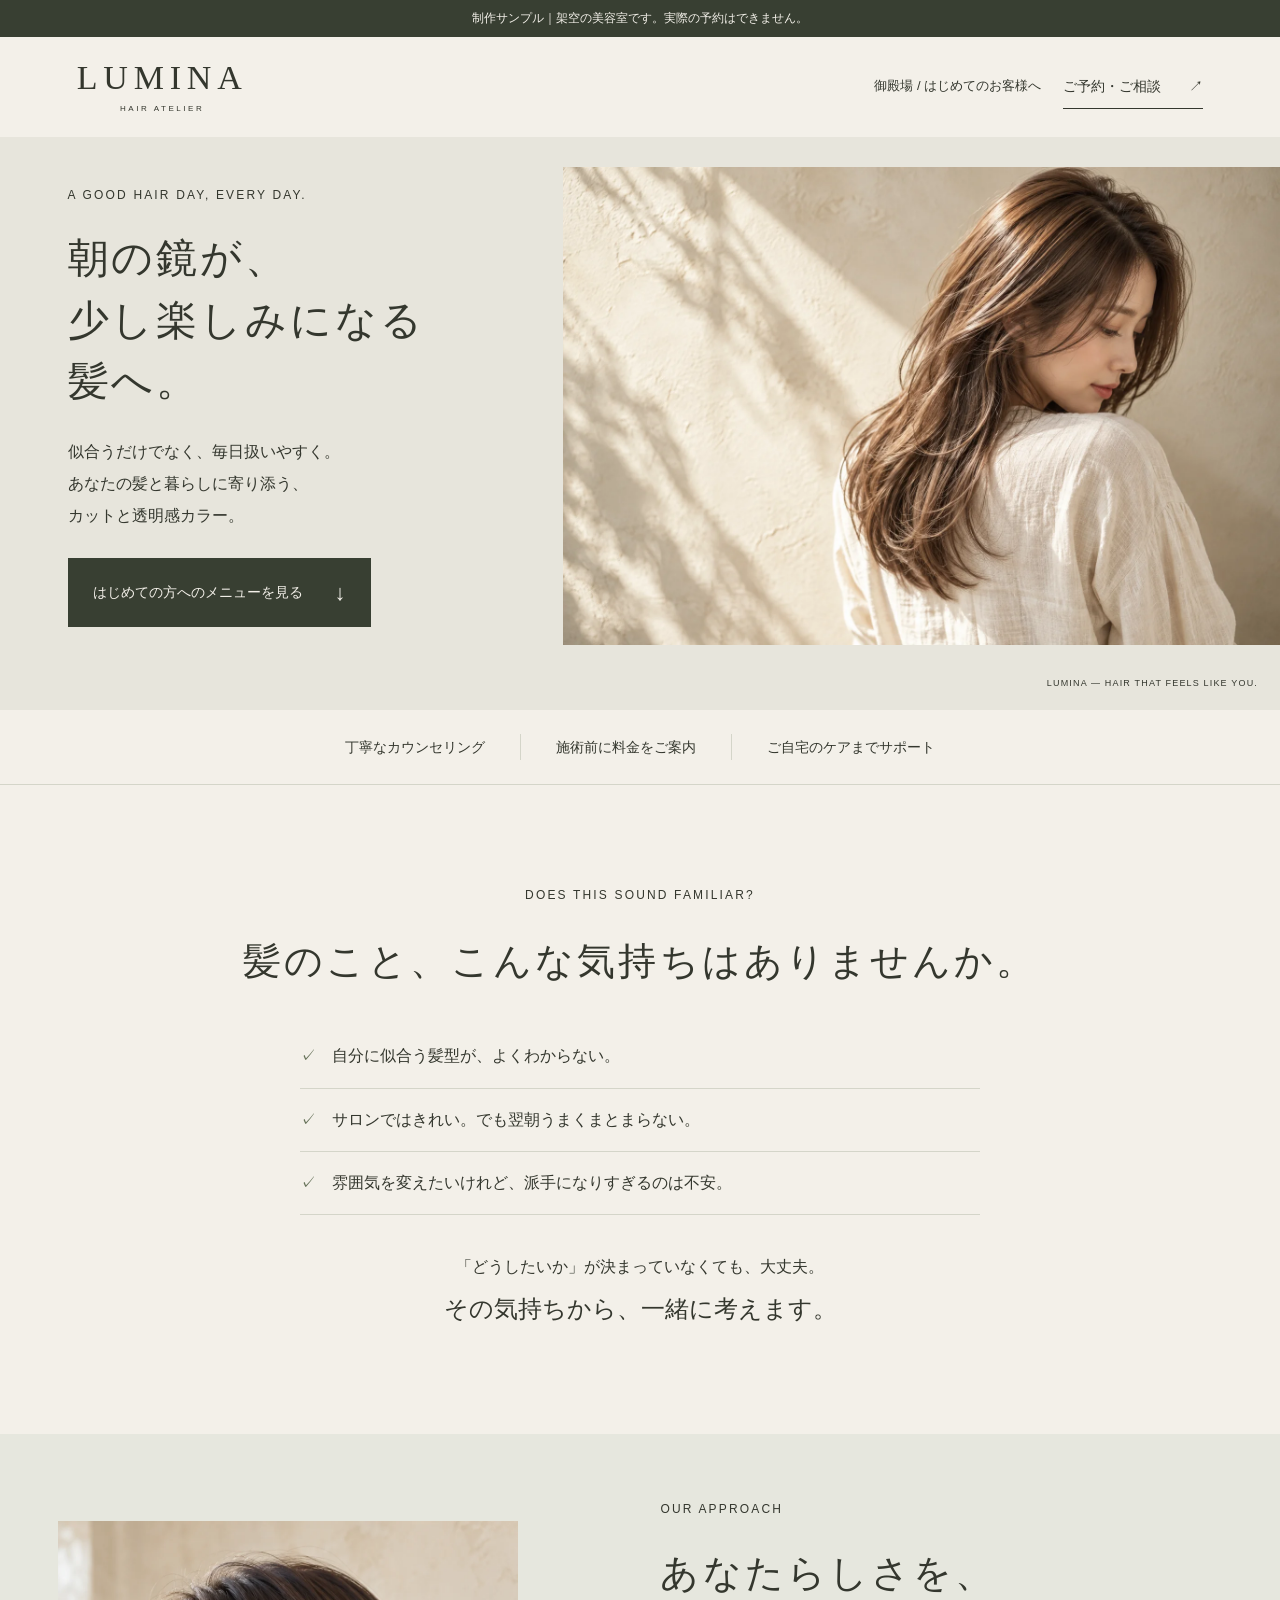
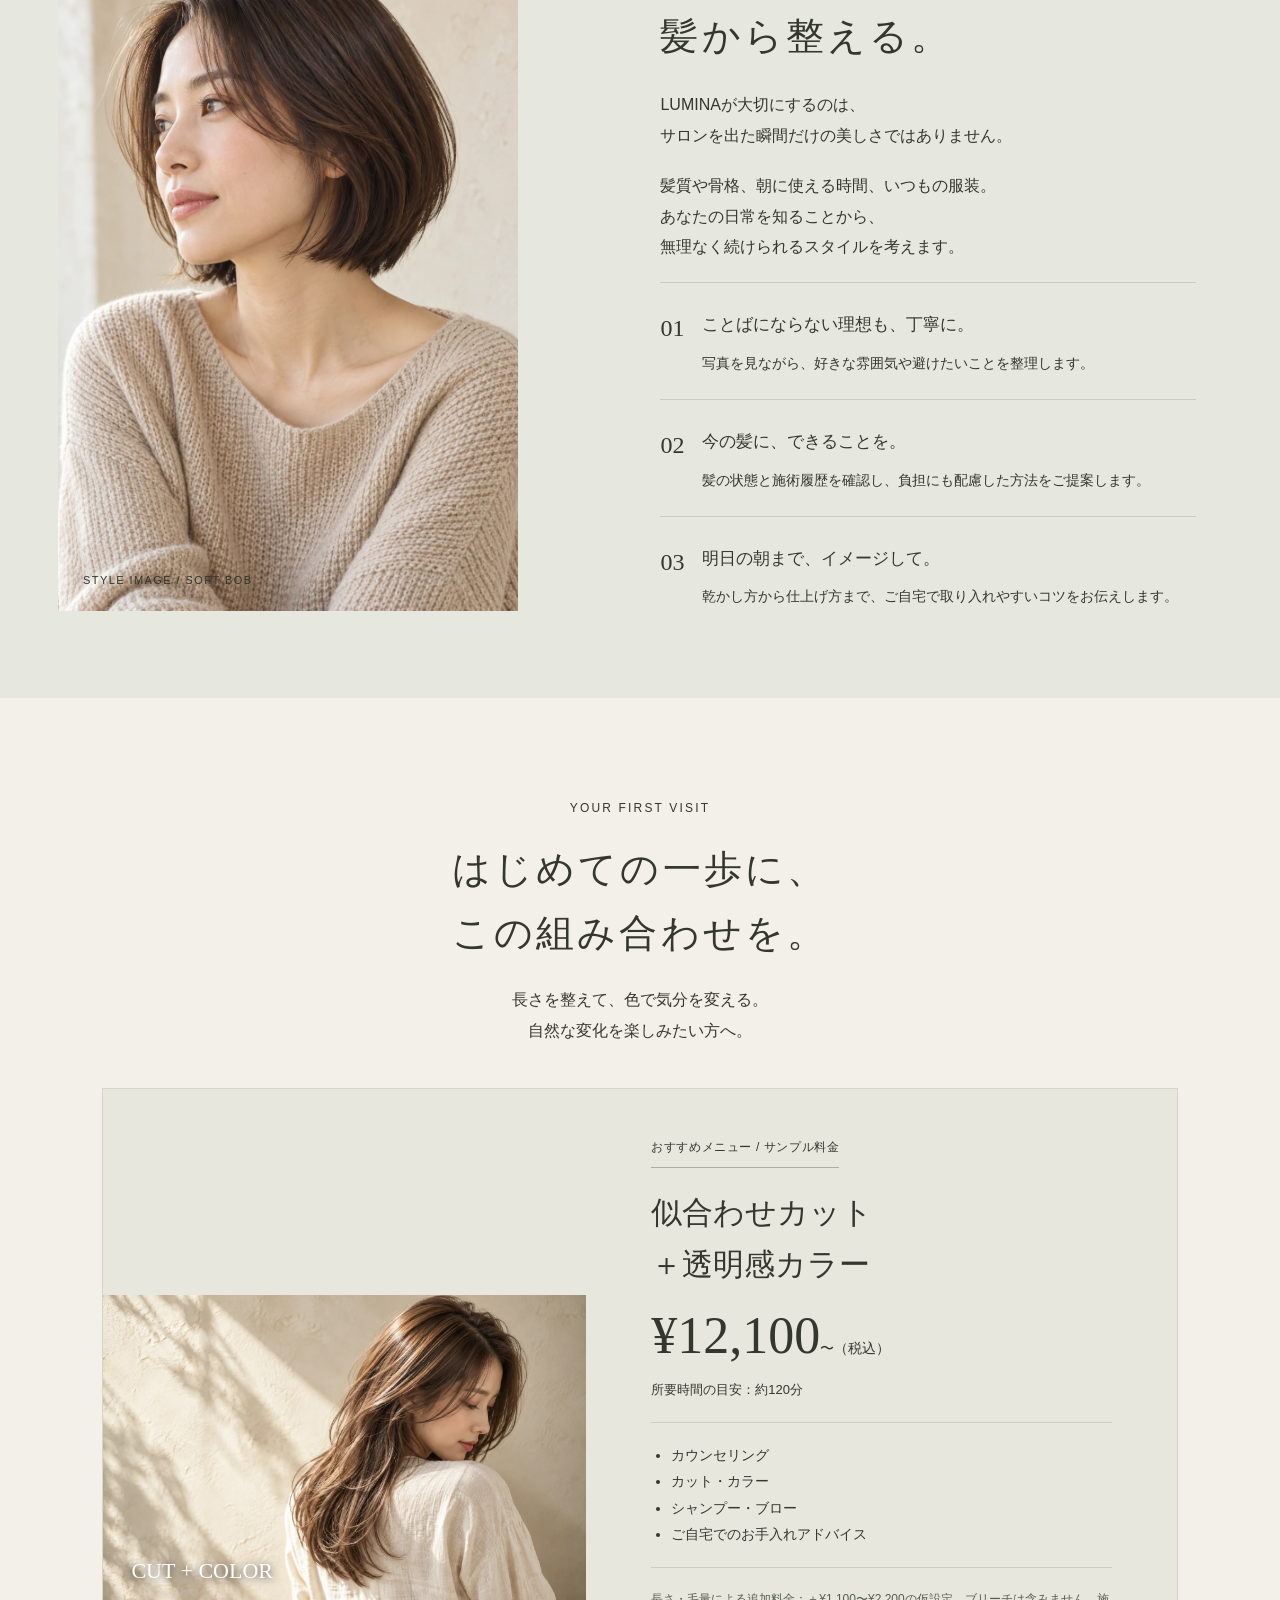
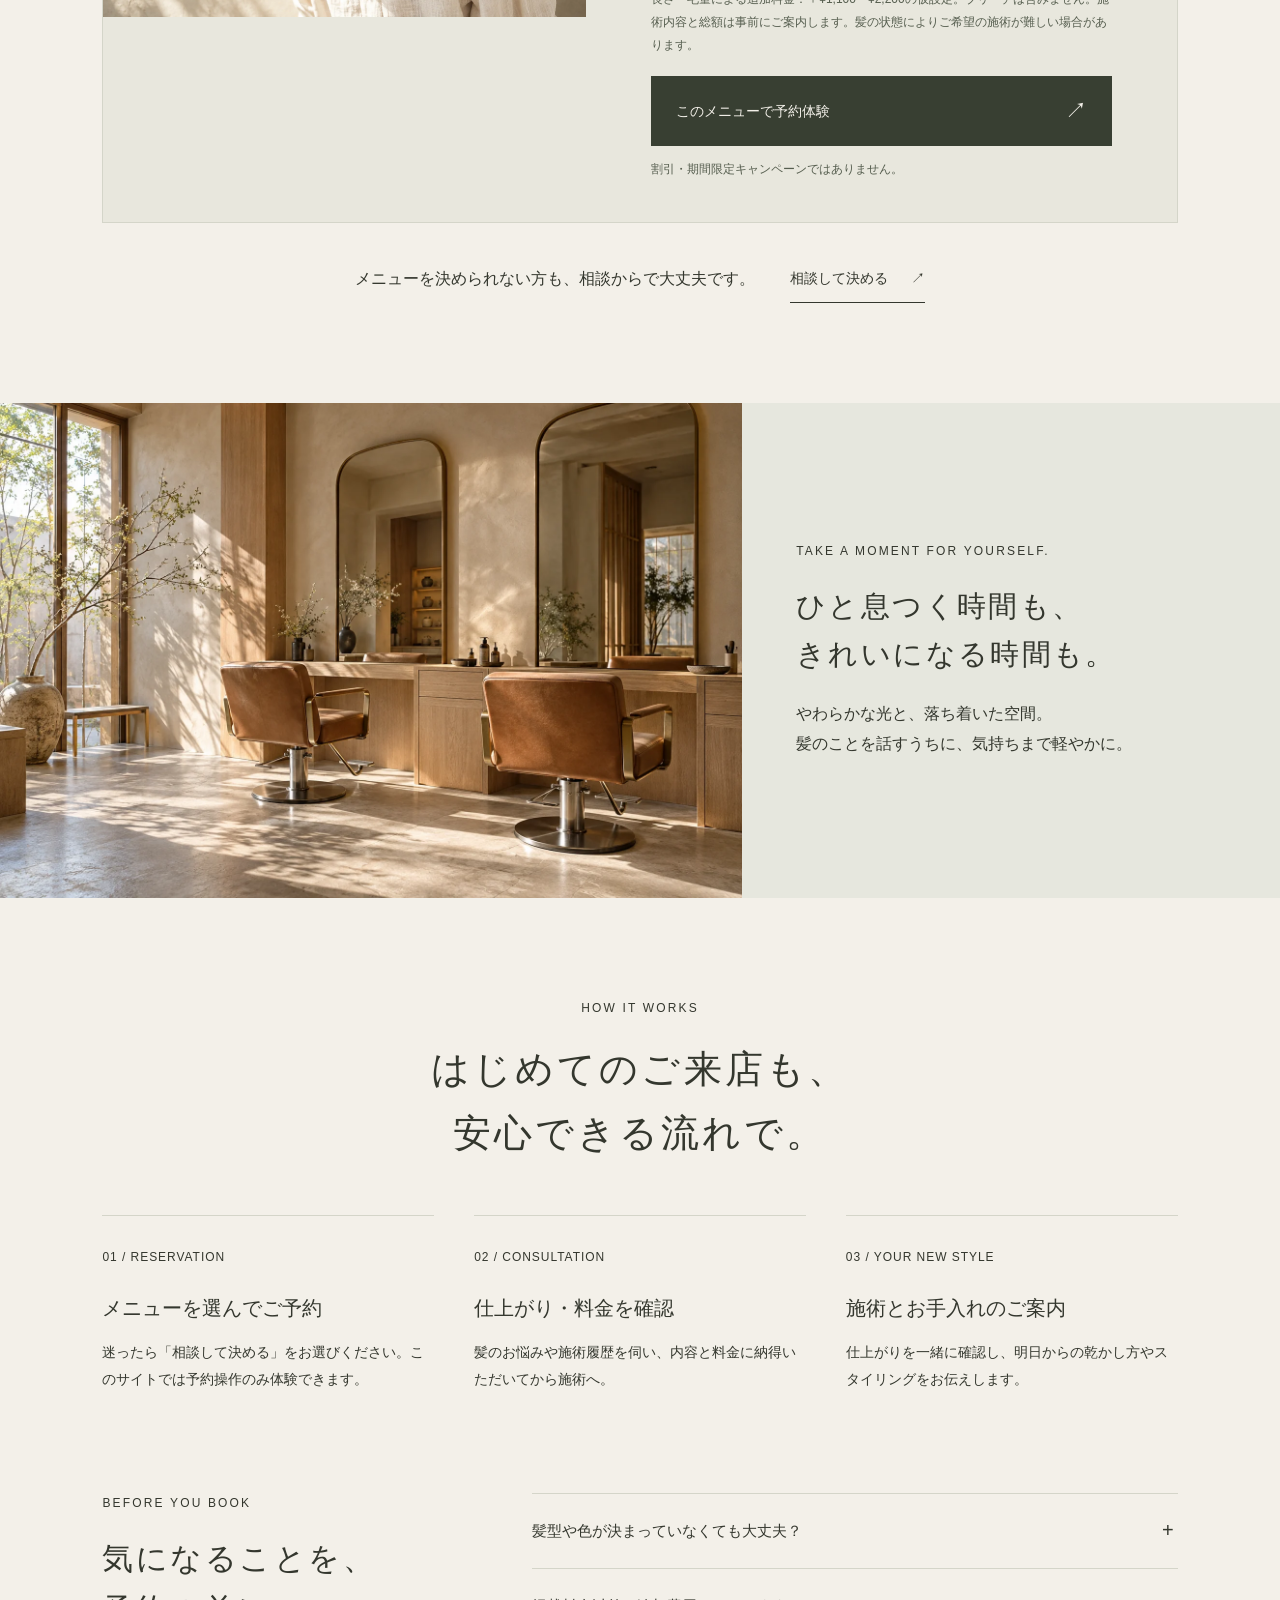
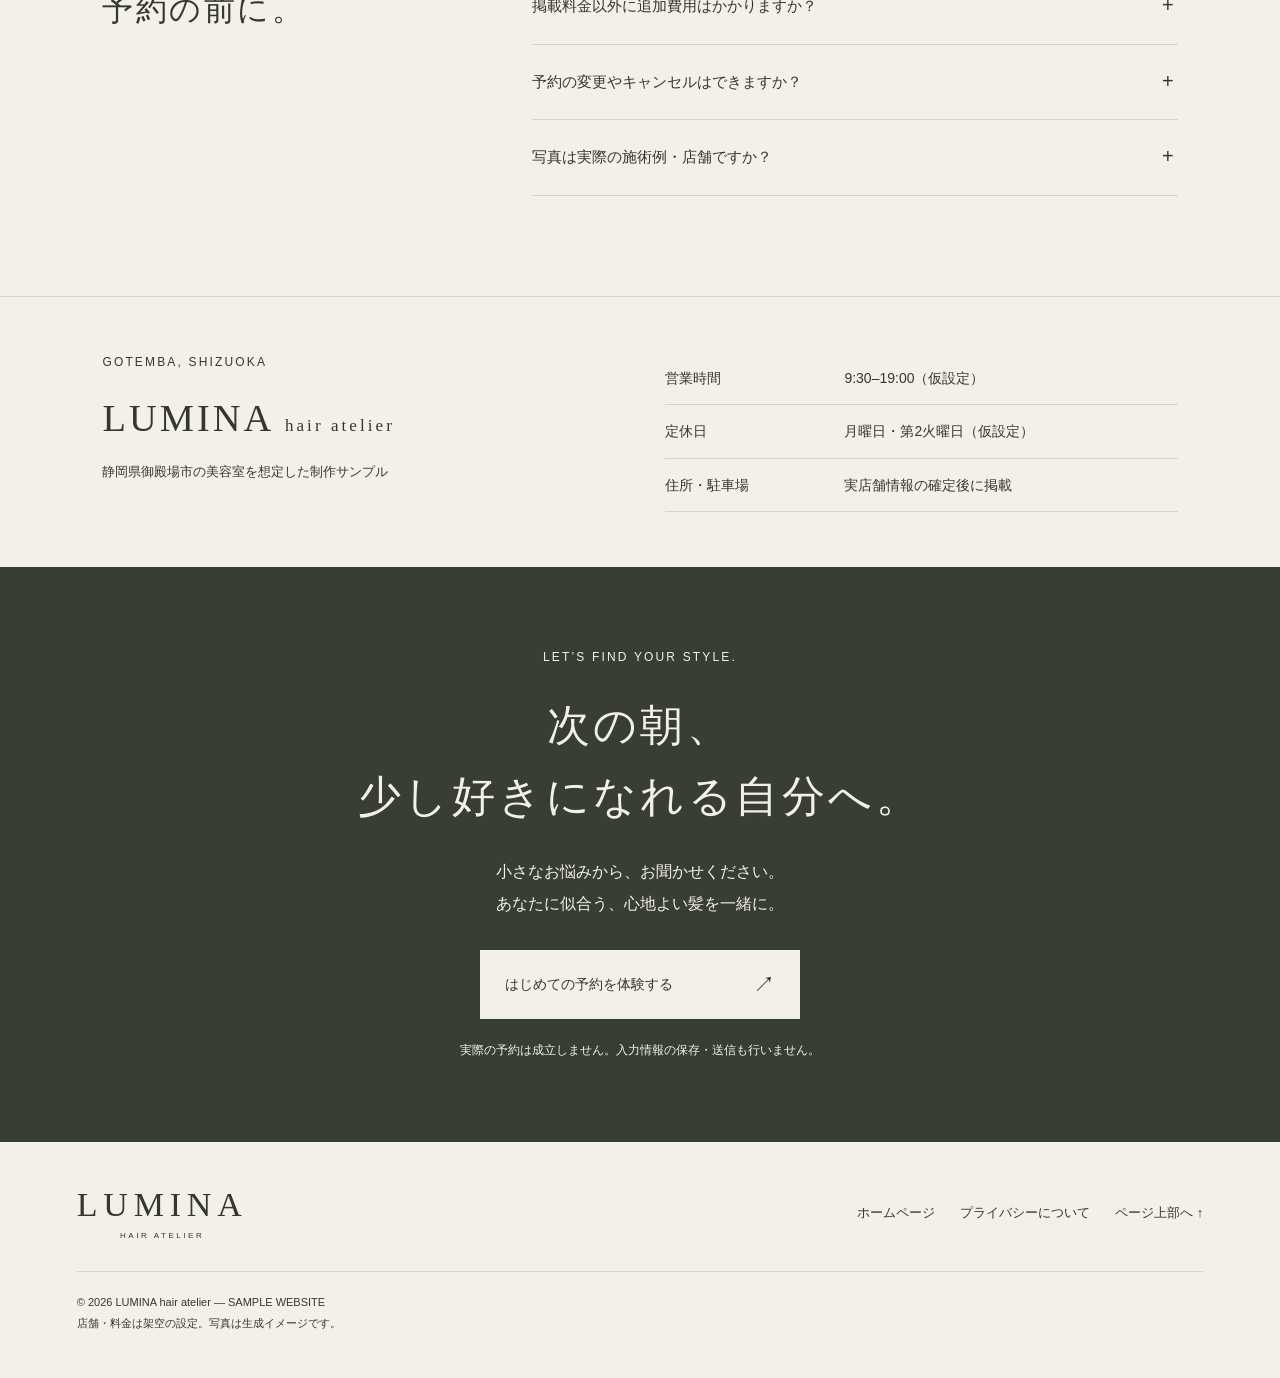
==== commit 1e5ca1a3: "Fix salon photo proportions and reduce aggressive image cropping on HP and LP" ====
--- a/lp.html
+++ b/lp.html
@@ -14,8 +14,8 @@
   <meta property="og:locale" content="ja_JP">
   <meta property="og:url" content="https://taikiyamakado-hash.github.io/salon-sample-site/lp.html">
   <link rel="icon" href="assets/favicon.svg" type="image/svg+xml">
-  <link rel="stylesheet" href="styles.css">
-  <link rel="stylesheet" href="lp.css">
+  <link rel="stylesheet" href="styles.css?v=20261007-photo2">
+  <link rel="stylesheet" href="lp.css?v=20261007-photo2">
   <script src="lp.js" defer></script>
 </head>
 <body class="lp" id="top">
--- a/styles.css
+++ b/styles.css
@@ -40,8 +40,8 @@
 img {
   display:block;
   width:100%;
-  height:100%;
-  object-fit:cover;
+  height:auto;
+  object-fit:contain;
 }
 figure,p,h1,h2,h3 {
   margin:0;
@@ -1325,3 +1325,24 @@
     font-size:11px;
   }
 }
+
+/* Preserve the source photograph proportions; text must not size image boxes. */
+.hero { align-items:center; min-height:0; }
+.hero-photo { height:auto; width:100%; aspect-ratio:3/2; align-self:center; }
+.hero-photo img { width:100%; height:auto; aspect-ratio:3/2; object-fit:contain; }
+.style-grid { grid-template-columns:0.85fr 1.15fr; align-items:center; }
+.style-card.offset { padding-top:0; }
+.style-open { aspect-ratio:auto; background:transparent; }
+.style-open img { width:100%; height:auto; object-fit:contain; }
+.style-open:hover img { transform:none; }
+.salon { align-items:center; }
+.salon figure { min-height:0; height:auto; aspect-ratio:3/2; }
+.salon figure img { width:100%; height:auto; aspect-ratio:3/2; object-fit:contain; }
+@media(max-width:700px) {
+  .hero-photo { height:auto; aspect-ratio:3/2; }
+  .style-grid { grid-template-columns:1fr; gap:38px; max-width:480px; margin-inline:auto; }
+  .style-card:first-child { width:82%; margin-inline:auto; }
+  .style-card.offset { padding-top:0; }
+  .style-open { aspect-ratio:auto; }
+  .salon figure { height:auto; min-height:0; }
+}
--- a/lp.css
+++ b/lp.css
@@ -173,3 +173,34 @@
 @media (prefers-reduced-motion: reduce) {
   .lp-button { transition: none; }
 }
+
+/* Show complete hair and interior photographs without tall forced crops. */
+.lp-hero { display:grid; grid-template-columns:44% 56%; min-height:0; padding:0; background:#e7e5dc; align-items:center; }
+.lp-hero-image { position:static; grid-column:2; grid-row:1; z-index:auto; width:100%; height:auto; aspect-ratio:3/2; object-fit:contain; }
+.lp-hero-shade { display:none; }
+.lp-hero-content { grid-column:1; grid-row:1; padding:48px 12%; max-width:none; }
+.lp h1 { font-size:clamp(32px,3.2vw,48px); }
+.lp-hero-caption { position:static; grid-column:2; text-align:right; padding:0 22px 18px; color:var(--ink); text-shadow:none; font-size:9px; }
+.lp-story { align-items:center; }
+.lp-story figure { min-height:0; height:auto; width:100%; max-width:460px; margin:40px auto; aspect-ratio:2/3; }
+.lp-story figure img { position:static; width:100%; height:auto; aspect-ratio:2/3; object-fit:contain; }
+.lp-plan-card { align-items:center; }
+.lp-plan-image { min-height:0; height:auto; aspect-ratio:3/2; }
+.lp-plan-image img { position:static; width:100%; height:auto; aspect-ratio:3/2; object-fit:contain; }
+.lp-plan-image > span { font-size:22px; }
+.lp-space { display:grid; grid-template-columns:58% 42%; align-items:center; min-height:0; background:#e6e7de; color:var(--ink); }
+.lp-space > img { position:static; z-index:auto; width:100%; height:auto; aspect-ratio:3/2; object-fit:contain; }
+.lp-space::after { display:none; }
+.lp-space > div { padding:45px 10%; }
+.lp-space h2 { font-size:clamp(24px,2.3vw,36px); }
+@media(max-width:700px) {
+  .lp-hero { display:flex; flex-direction:column; padding-top:0; }
+  .lp-hero-image { height:auto; width:100%; aspect-ratio:3/2; }
+  .lp-hero-content { padding:32px 7%; width:100%; }
+  .lp h1 { font-size:clamp(29px,8.5vw,37px); }
+  .lp-hero-caption { display:none; }
+  .lp-story figure { height:auto; min-height:0; width:78%; max-width:360px; margin:32px auto 0; }
+  .lp-plan-image { height:auto; min-height:0; }
+  .lp-space { grid-template-columns:1fr; min-height:0; }
+  .lp-space > div { padding:38px 7%; }
+}
